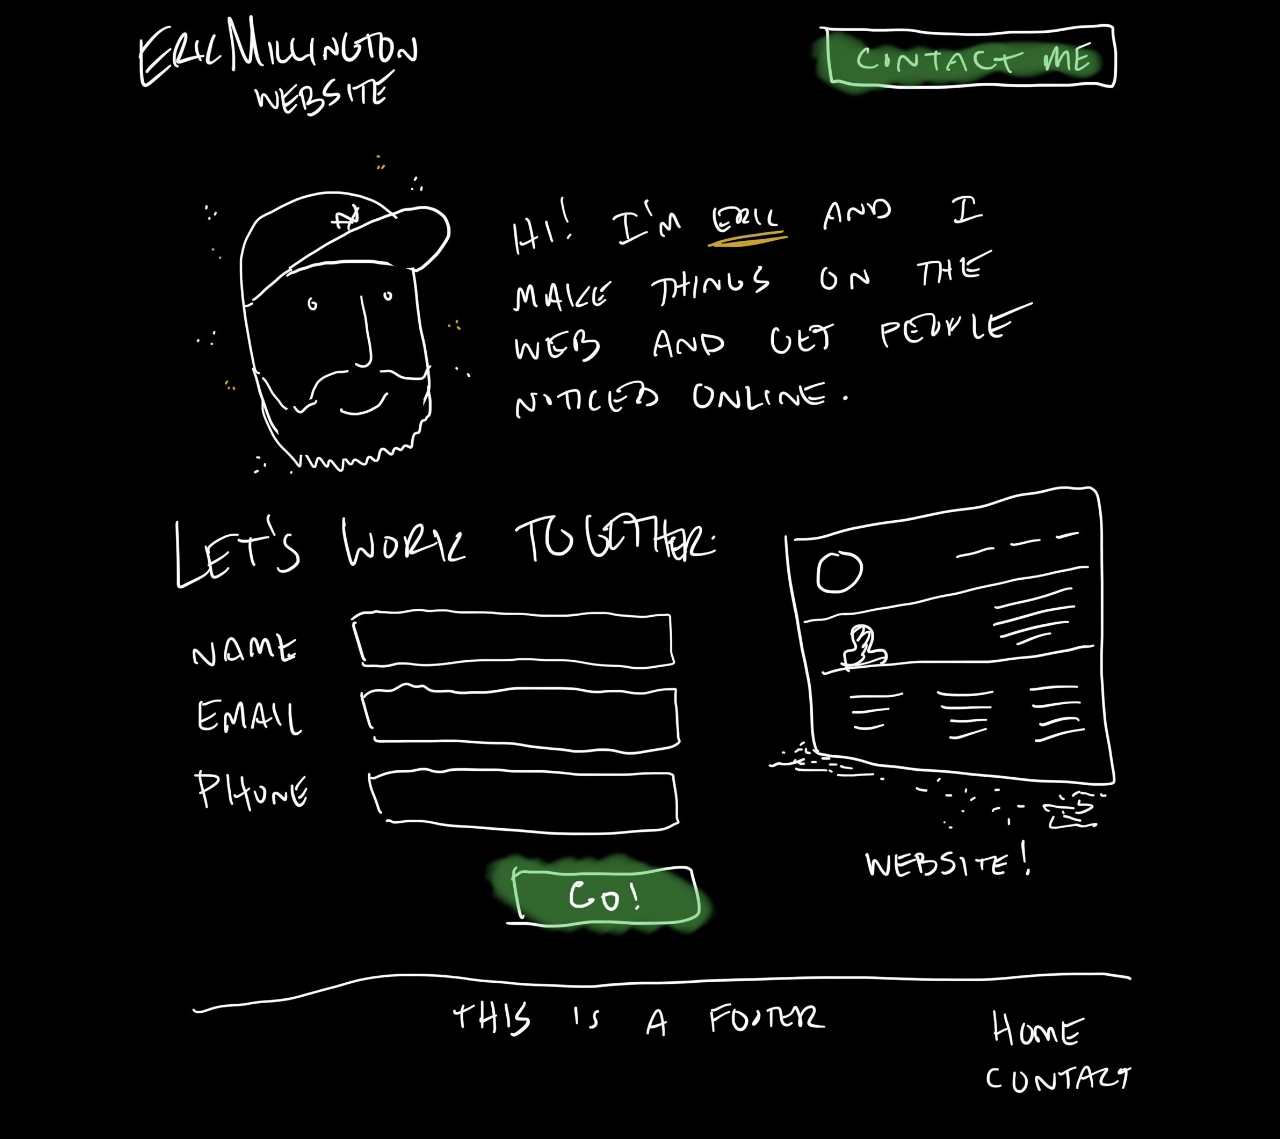
==== templates/sketch/index.html @ f8528894 "Add sketch template built from Eric's hand-drawn mockup Slices the drawing into header/intro/work/fo" ====
<!doctype html>
<html lang="en">
<!--
  SKETCH TEMPLATE: Eric's hand-drawn mockup, sliced into images.
  Each <section> is one slice of source.jpg (header / intro / work / footer).
  Real links, inputs and the submit button sit on top of the drawn boxes, positioned
  in % of each slice so they stay aligned at any screen width.
-->
<head>
  <meta charset="utf-8">
  <meta name="viewport" content="width=device-width, initial-scale=1">
  <title>Eric Millington — I make things on the web and get people noticed online</title>
  <meta name="description" content="Hi! I'm Eric. I make things on the web and get people noticed online. Let's work together.">
  <link rel="canonical" href="https://www.example.com/">
  <meta name="robots" content="index, follow">
  <meta property="og:type" content="website">
  <meta property="og:title" content="Eric Millington">
  <meta property="og:description" content="I make things on the web and get people noticed online.">
  <meta property="og:image" content="https://www.example.com/source.jpg">
  <meta name="twitter:card" content="summary_large_image">
  <link rel="icon" href="favicon.png" type="image/png">
  <link rel="apple-touch-icon" href="apple-touch-icon.png">
  <meta name="theme-color" content="#000000">
  <link rel="preconnect" href="https://fonts.googleapis.com">
  <link rel="preconnect" href="https://fonts.gstatic.com" crossorigin>
  <link href="https://fonts.googleapis.com/css2?family=Architects+Daughter&display=swap" rel="stylesheet">
  <script type="application/ld+json">
  { "@context": "https://schema.org", "@type": "Person", "name": "Eric Millington", "url": "https://www.example.com/", "description": "I make things on the web and get people noticed online." }
  </script>
  <style>
    *, *::before, *::after { box-sizing: border-box; }
    html, body { margin: 0; background: #000; }
    body { color: #fff; font-family: "Architects Daughter", "Comic Sans MS", cursive; }
    .sheet { width: min(100%, 1100px); margin: 0 auto; container-type: inline-size; }
    .slice { position: relative; display: block; }
    .slice > img { display: block; width: 100%; height: auto; }
    .hot { position: absolute; display: block; }
    .sr-only { position: absolute !important; width: 1px; height: 1px; overflow: hidden; clip: rect(0 0 0 0); white-space: nowrap; }

    /* Links and buttons drawn in the sketch: invisible hit areas over the drawing */
    a.hot, button.hot { color: transparent; background: transparent; border: 0; padding: 0; cursor: pointer; border-radius: 1.2cqw; transition: box-shadow .2s, background-color .2s; }
    a.hot:hover, button.hot:hover { background: rgb(120 220 120 / .08); box-shadow: 0 0 2.4cqw rgb(120 220 120 / .35); }
    a.hot:focus-visible, button.hot:focus-visible { outline: 0.25cqw dashed #9fe59f; outline-offset: 0.4cqw; }

    /* Inputs sit inside the drawn boxes: no box of their own, handwriting-style text */
    .hot input {
      width: 100%; height: 100%; border: 0; margin: 0; padding: 0 1.4cqw;
      background: transparent; color: #fff; caret-color: #9fe59f;
      font: 2.3cqw/1 "Architects Daughter", "Comic Sans MS", cursive; text-transform: uppercase; letter-spacing: .05em;
      border-radius: 1cqw; transition: background-color .2s;
    }
    .hot input:focus { outline: none; background: rgb(120 220 120 / .1); }
    .hot input:user-invalid { background: rgb(255 90 90 / .14); }

    .thanks { font-size: 2.4cqw; line-height: 1; text-transform: uppercase; letter-spacing: .08em; color: #9fe59f; text-align: center; margin: 0; }
  </style>
</head>
<body id="top">
  <div class="sheet">
    <header class="slice">
      <img src="header.jpg" width="2048" height="253" alt="">
      <a class="hot" href="#top" style="left:4.49%;top:19.37%;width:25.39%;height:62.06%"><h1 class="sr-only">Eric Millington website</h1><span class="sr-only">Home</span></a>
      <a class="hot" href="#contact" style="left:66.99%;top:22.13%;width:26.27%;height:41.50%">Contact me</a>
    </header>

    <main>
      <section class="slice" aria-label="About">
        <img src="intro.jpg" width="2048" height="642" alt="Hand-drawn portrait of Eric in a baseball cap with a beard, next to the words: Hi! I'm Eric and I make things on the web and get people noticed online.">
      </section>

      <section class="slice" id="contact" aria-labelledby="work-title">
        <img src="work.jpg" width="2048" height="874" alt="A hand-drawn sketch of a website layout, labeled: Website!">
        <h2 class="sr-only" id="work-title">Let's work together</h2>
        <form name="contact" action="#" method="post" data-thanks>
          <div class="hot" style="left:24.66%;top:29.18%;width:27.59%;height:8.58%"><label class="sr-only" for="f-name">Name</label><input id="f-name" name="name" type="text" autocomplete="name" required></div>
          <div class="hot" style="left:25.39%;top:45.77%;width:27.34%;height:8.58%"><label class="sr-only" for="f-email">Email</label><input id="f-email" name="email" type="email" autocomplete="email" required></div>
          <div class="hot" style="left:26.12%;top:63.50%;width:26.61%;height:9.15%"><label class="sr-only" for="f-phone">Phone</label><input id="f-phone" name="phone" type="tel" autocomplete="tel" inputmode="tel"></div>
          <button class="hot" type="submit" style="left:38.33%;top:83.52%;width:16.60%;height:10.30%">Go!</button>
          <p class="hot thanks" role="status" style="left:7.32%;top:95.54%;width:50.29%;height:4.00%"></p>
        </form>
      </section>
    </main>

    <footer class="slice">
      <img src="footer.jpg" width="2048" height="352" alt="This is a footer">
      <nav aria-label="Footer">
        <a class="hot" href="#top" style="left:81.54%;top:28.69%;width:9.28%;height:24.15%">Home</a>
        <a class="hot" href="#contact" style="left:81.05%;top:58.52%;width:13.67%;height:19.89%">Contact</a>
      </nav>
    </footer>
  </div>

  <script>
    /* Demo submit: with action="#", show a thank-you line under the Go! button.
       Point action at a real endpoint (Formspree, Basin, etc.) to receive messages. */
    document.querySelector("form[data-thanks]").addEventListener("submit", function (e) {
      var action = this.getAttribute("action");
      var status = this.querySelector(".thanks");
      if (action && action !== "#") return;
      e.preventDefault();
      status.textContent = "Thanks! Talk soon.";
      this.reset();
    });
  </script>
</body>
</html>
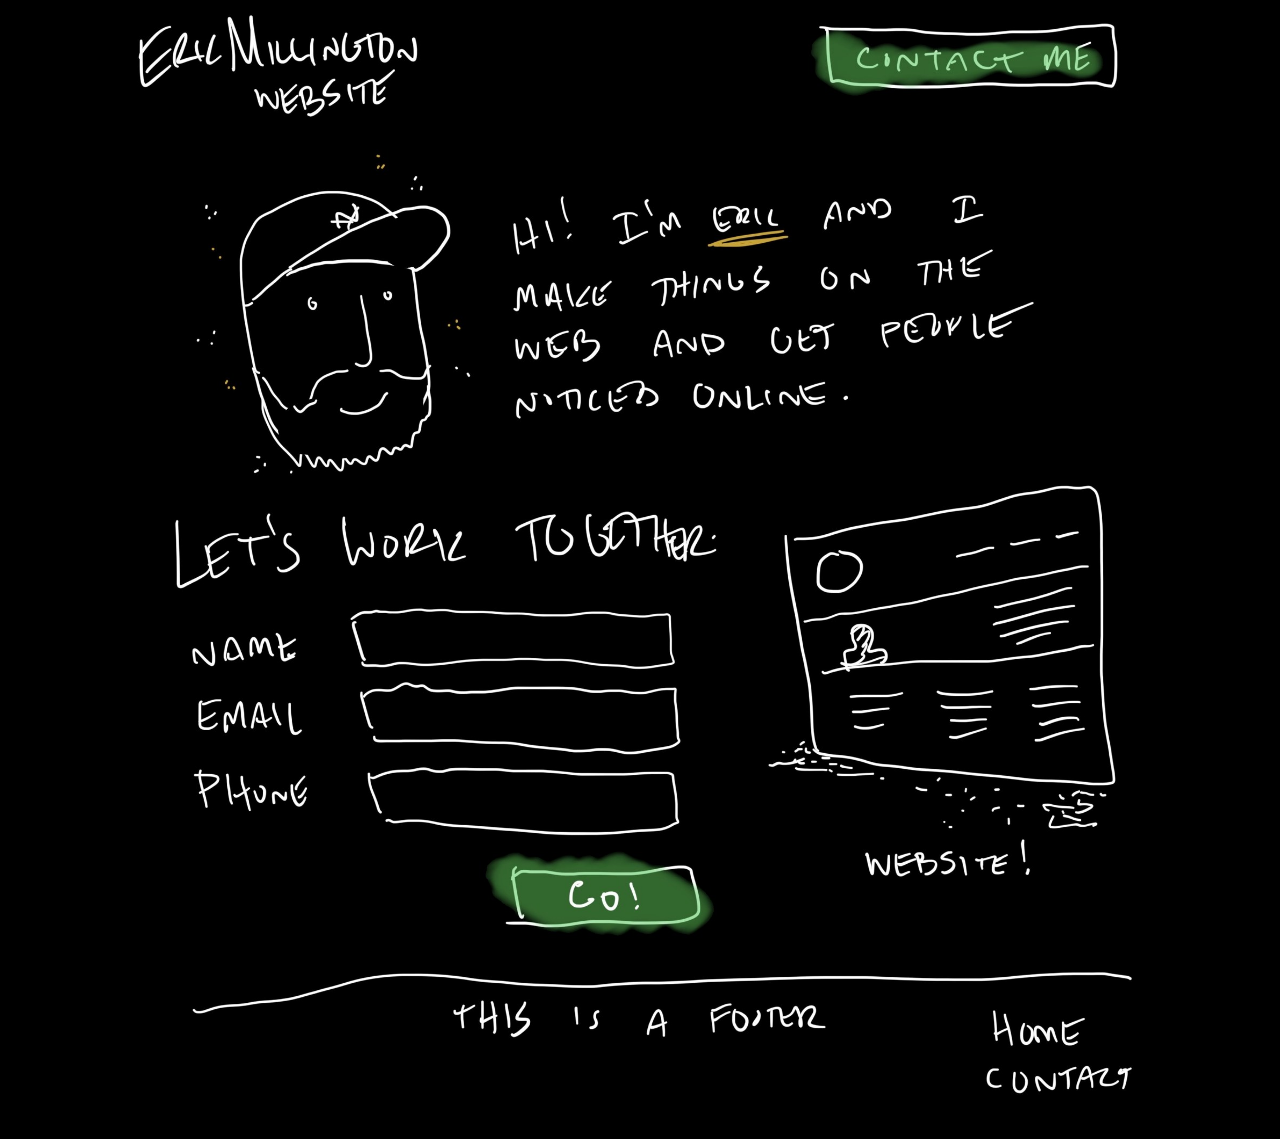
==== commit 32187a48: "Make sketch template mobile-friendly by stacking drawn pieces Cut the drawing into 10 pieces along i" ====
--- a/templates/sketch/index.html
+++ b/templates/sketch/index.html
@@ -1,10 +1,10 @@
 <!doctype html>
 <html lang="en">
 <!--
-  SKETCH TEMPLATE: Eric's hand-drawn mockup, sliced into images.
-  Each <section> is one slice of source.jpg (header / intro / work / footer).
-  Real links, inputs and the submit button sit on top of the drawn boxes, positioned
-  in % of each slice so they stay aligned at any screen width.
+  SKETCH TEMPLATE: Eric's hand-drawn mockup (source.jpg) cut into pieces along its pen strokes (p-*.jpg).
+  Desktop: every piece is placed at its exact original position, so the page matches the drawing.
+  Phones (≤ 720px): the same pieces stack vertically at a readable size.
+  Real links, inputs and the Go! button sit on top of the drawn boxes, positioned in % of their piece.
 -->
 <head>
   <meta charset="utf-8">
@@ -31,74 +31,90 @@
     *, *::before, *::after { box-sizing: border-box; }
     html, body { margin: 0; background: #000; }
     body { color: #fff; font-family: "Architects Daughter", "Comic Sans MS", cursive; }
-    .sheet { width: min(100%, 1100px); margin: 0 auto; container-type: inline-size; }
-    .slice { position: relative; display: block; }
-    .slice > img { display: block; width: 100%; height: auto; }
-    .hot { position: absolute; display: block; }
     .sr-only { position: absolute !important; width: 1px; height: 1px; overflow: hidden; clip: rect(0 0 0 0); white-space: nowrap; }
 
-    /* Links and buttons drawn in the sketch: invisible hit areas over the drawing */
-    a.hot, button.hot { color: transparent; background: transparent; border: 0; padding: 0; cursor: pointer; border-radius: 1.2cqw; transition: box-shadow .2s, background-color .2s; }
-    a.hot:hover, button.hot:hover { background: rgb(120 220 120 / .08); box-shadow: 0 0 2.4cqw rgb(120 220 120 / .35); }
-    a.hot:focus-visible, button.hot:focus-visible { outline: 0.25cqw dashed #9fe59f; outline-offset: 0.4cqw; }
+    /* Desktop: pieces placed exactly where they are in the drawing */
+    .sheet { position: relative; width: min(100%, 1100px); margin: 0 auto; aspect-ratio: 2048 / 2121; container-type: inline-size; }
+    .piece { position: absolute; display: block; }
+    .piece > img { display: block; width: 100%; height: auto; mix-blend-mode: lighten; }  /* black never hides another piece */
+    header, main, footer, nav, form { display: contents; }
 
-    /* Inputs sit inside the drawn boxes: no box of their own, handwriting-style text */
+    .hot { position: absolute; display: block; }
+    a.hot, button.hot { color: transparent; background: transparent; border: 0; padding: 0; cursor: pointer; border-radius: 8px; transition: box-shadow .2s, background-color .2s; }
+    a.hot:hover, button.hot:hover { background: rgb(120 220 120 / .08); box-shadow: 0 0 22px rgb(120 220 120 / .35); }
+    a.hot:focus-visible, button.hot:focus-visible { outline: 2px dashed #9fe59f; outline-offset: 4px; }
     .hot input {
-      width: 100%; height: 100%; border: 0; margin: 0; padding: 0 1.4cqw;
-      background: transparent; color: #fff; caret-color: #9fe59f;
+      width: 100%; height: 100%; border: 0; margin: 0; padding: 0 4%;
+      background: transparent; color: #fff; caret-color: #9fe59f; border-radius: 8px;
       font: 2.3cqw/1 "Architects Daughter", "Comic Sans MS", cursive; text-transform: uppercase; letter-spacing: .05em;
-      border-radius: 1cqw; transition: background-color .2s;
+      transition: background-color .2s;
     }
     .hot input:focus { outline: none; background: rgb(120 220 120 / .1); }
     .hot input:user-invalid { background: rgb(255 90 90 / .14); }
+    .thanks { margin: 0; color: #9fe59f; text-transform: uppercase; letter-spacing: .08em; font-size: 2.4cqw; line-height: 1; text-align: center; white-space: nowrap; }
 
-    .thanks { font-size: 2.4cqw; line-height: 1; text-transform: uppercase; letter-spacing: .08em; color: #9fe59f; text-align: center; margin: 0; }
+    /* Phones: same drawn pieces, stacked */
+    @media (max-width: 720px) {
+      .sheet { aspect-ratio: auto; width: 100%; padding: 16px 16px 40px; display: flex; flex-wrap: wrap; align-items: center; justify-content: space-between; row-gap: 28px; }
+      .piece { position: relative; left: auto !important; top: auto !important; }
+      .p-logo { width: 52% !important; }
+      .p-contact { width: 44% !important; }
+      .p-face { width: 62% !important; margin: 12px auto 0; }
+      .p-hi, .p-heading, .p-form, .p-line { width: 100% !important; }
+      .p-heading { margin-top: 24px; }
+      .p-website { width: 80% !important; margin: 8px auto 0; }
+      .p-line { margin-top: 24px; }
+      .p-ftext { width: 64% !important; }
+      .p-flinks { width: 30% !important; }
+      .hot input { font-size: 16px; }          /* 16px stops iOS zooming in on focus */
+      .thanks { font-size: 15px; }
+    }
   </style>
 </head>
 <body id="top">
   <div class="sheet">
-    <header class="slice">
-      <img src="header.jpg" width="2048" height="253" alt="">
-      <a class="hot" href="#top" style="left:4.49%;top:19.37%;width:25.39%;height:62.06%"><h1 class="sr-only">Eric Millington website</h1><span class="sr-only">Home</span></a>
-      <a class="hot" href="#contact" style="left:66.99%;top:22.13%;width:26.27%;height:41.50%">Contact me</a>
+    <header>
+      <div class="piece p-logo" style="left:3.906%;top:0.849%;width:26.367%"><img src="p-logo.jpg" width="540" height="209" alt=""><a class="hot" href="#top" style="left:0;top:0;width:100%;height:100%"><h1 class="sr-only">Eric Millington website</h1><span class="sr-only">Home</span></a></div>
+      <div class="piece p-contact" style="left:65.283%;top:1.603%;width:28.613%"><img src="p-contact.jpg" width="586" height="151" alt=""><a class="hot" href="#contact" style="left:5.97%;top:14.57%;width:91.81%;height:69.54%">Contact me</a></div>
     </header>
 
     <main>
-      <section class="slice" aria-label="About">
-        <img src="intro.jpg" width="2048" height="642" alt="Hand-drawn portrait of Eric in a baseball cap with a beard, next to the words: Hi! I'm Eric and I make things on the web and get people noticed online.">
-      </section>
+      <div class="piece p-face" style="left:9.180%;top:13.107%;width:25.928%"><img src="p-face.jpg" width="531" height="614" alt="Hand-drawn portrait of Eric in a baseball cap, with a beard and a smile"></div>
+      <div class="piece p-hi" style="left:37.988%;top:16.690%;width:48.242%"><img src="p-hi.jpg" width="988" height="435" alt="Hi! I'm Eric and I make things on the web and get people noticed online."></div>
 
-      <section class="slice" id="contact" aria-labelledby="work-title">
-        <img src="work.jpg" width="2048" height="874" alt="A hand-drawn sketch of a website layout, labeled: Website!">
-        <h2 class="sr-only" id="work-title">Let's work together</h2>
-        <form name="contact" action="#" method="post" data-thanks>
-          <div class="hot" style="left:24.66%;top:29.18%;width:27.59%;height:8.58%"><label class="sr-only" for="f-name">Name</label><input id="f-name" name="name" type="text" autocomplete="name" required></div>
-          <div class="hot" style="left:25.39%;top:45.77%;width:27.34%;height:8.58%"><label class="sr-only" for="f-email">Email</label><input id="f-email" name="email" type="email" autocomplete="email" required></div>
-          <div class="hot" style="left:26.12%;top:63.50%;width:26.61%;height:9.15%"><label class="sr-only" for="f-phone">Phone</label><input id="f-phone" name="phone" type="tel" autocomplete="tel" inputmode="tel"></div>
-          <button class="hot" type="submit" style="left:38.33%;top:83.52%;width:16.60%;height:10.30%">Go!</button>
-          <p class="hot thanks" role="status" style="left:7.32%;top:95.54%;width:50.29%;height:4.00%"></p>
-        </form>
-      </section>
+      <div class="piece p-heading" id="contact" style="left:7.275%;top:44.460%;width:50.146%"><img src="p-heading.jpg" width="1027" height="163" alt=""><h2 class="sr-only">Let's work together</h2></div>
+      <form name="contact" action="#" method="post" data-thanks>
+        <div class="piece p-form" style="left:8.838%;top:52.947%;width:48.193%"><img src="p-form.jpg" width="987" height="626" alt="">
+          <div class="hot" style="left:32.83%;top:4.31%;width:57.24%;height:11.98%"><label class="sr-only" for="f-name">Name</label><input id="f-name" name="name" type="text" autocomplete="name" required></div>
+          <div class="hot" style="left:34.35%;top:27.48%;width:56.74%;height:11.98%"><label class="sr-only" for="f-email">Email</label><input id="f-email" name="email" type="email" autocomplete="email" required></div>
+          <div class="hot" style="left:35.87%;top:52.24%;width:55.22%;height:12.78%"><label class="sr-only" for="f-phone">Phone</label><input id="f-phone" name="phone" type="tel" autocomplete="tel" inputmode="tel"></div>
+          <button class="hot" type="submit" style="left:61.20%;top:80.19%;width:34.45%;height:14.38%">Go!</button>
+          <p class="hot thanks" role="status" style="left:0;top:100%;width:100%;height:auto;padding-top:1.5%"></p>
+        </div>
+      </form>
+      <div class="piece p-website" style="left:61.182%;top:42.150%;width:32.568%"><img src="p-website.jpg" width="667" height="749" alt="A hand-drawn sketch of a website layout, labeled: Website!"></div>
     </main>
 
-    <footer class="slice">
-      <img src="footer.jpg" width="2048" height="352" alt="This is a footer">
+    <footer>
+      <div class="piece p-line" style="left:8.789%;top:84.913%;width:86.377%"><img src="p-line.jpg" width="1769" height="96" alt=""></div>
+      <div class="piece p-ftext" style="left:32.520%;top:87.364%;width:34.814%"><img src="p-ftext.jpg" width="713" height="88" alt="This is a footer"></div>
       <nav aria-label="Footer">
-        <a class="hot" href="#top" style="left:81.54%;top:28.69%;width:9.28%;height:24.15%">Home</a>
-        <a class="hot" href="#contact" style="left:81.05%;top:58.52%;width:13.67%;height:19.89%">Contact</a>
+        <div class="piece p-flinks" style="left:81.006%;top:88.213%;width:14.160%"><img src="p-flinks.jpg" width="290" height="175" alt="">
+          <a class="hot" href="#top" style="left:3.79%;top:-0.57%;width:65.52%;height:48.57%">Home</a>
+          <a class="hot" href="#contact" style="left:0.34%;top:59.43%;width:96.55%;height:40.00%">Contact</a>
+        </div>
       </nav>
     </footer>
   </div>
 
   <script>
-    /* Demo submit: with action="#", show a thank-you line under the Go! button.
+    /* Demo submit: with action="#", show a thank-you line under the form.
        Point action at a real endpoint (Formspree, Basin, etc.) to receive messages. */
     document.querySelector("form[data-thanks]").addEventListener("submit", function (e) {
       var action = this.getAttribute("action");
-      var status = this.querySelector(".thanks");
       if (action && action !== "#") return;
       e.preventDefault();
-      status.textContent = "Thanks! Talk soon.";
+      this.querySelector(".thanks").textContent = "Thanks! Talk soon.";
       this.reset();
     });
   </script>
